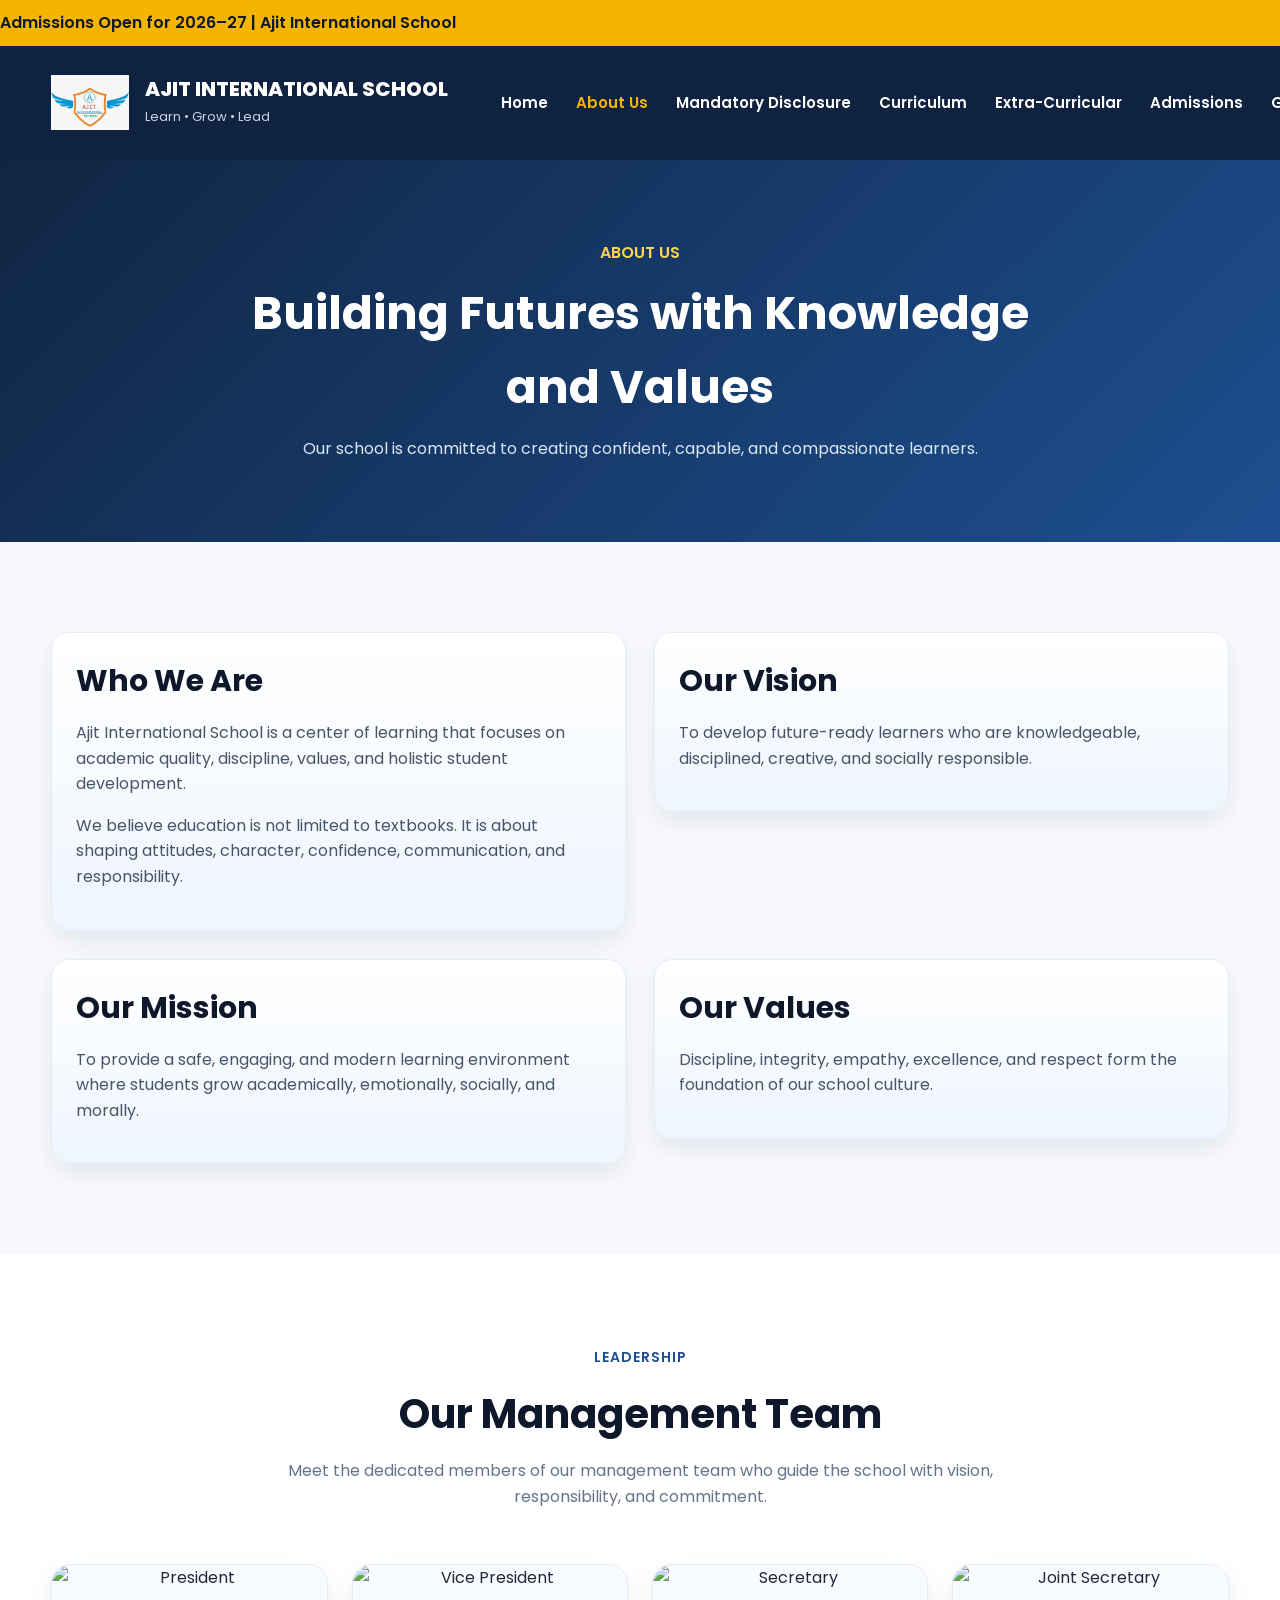
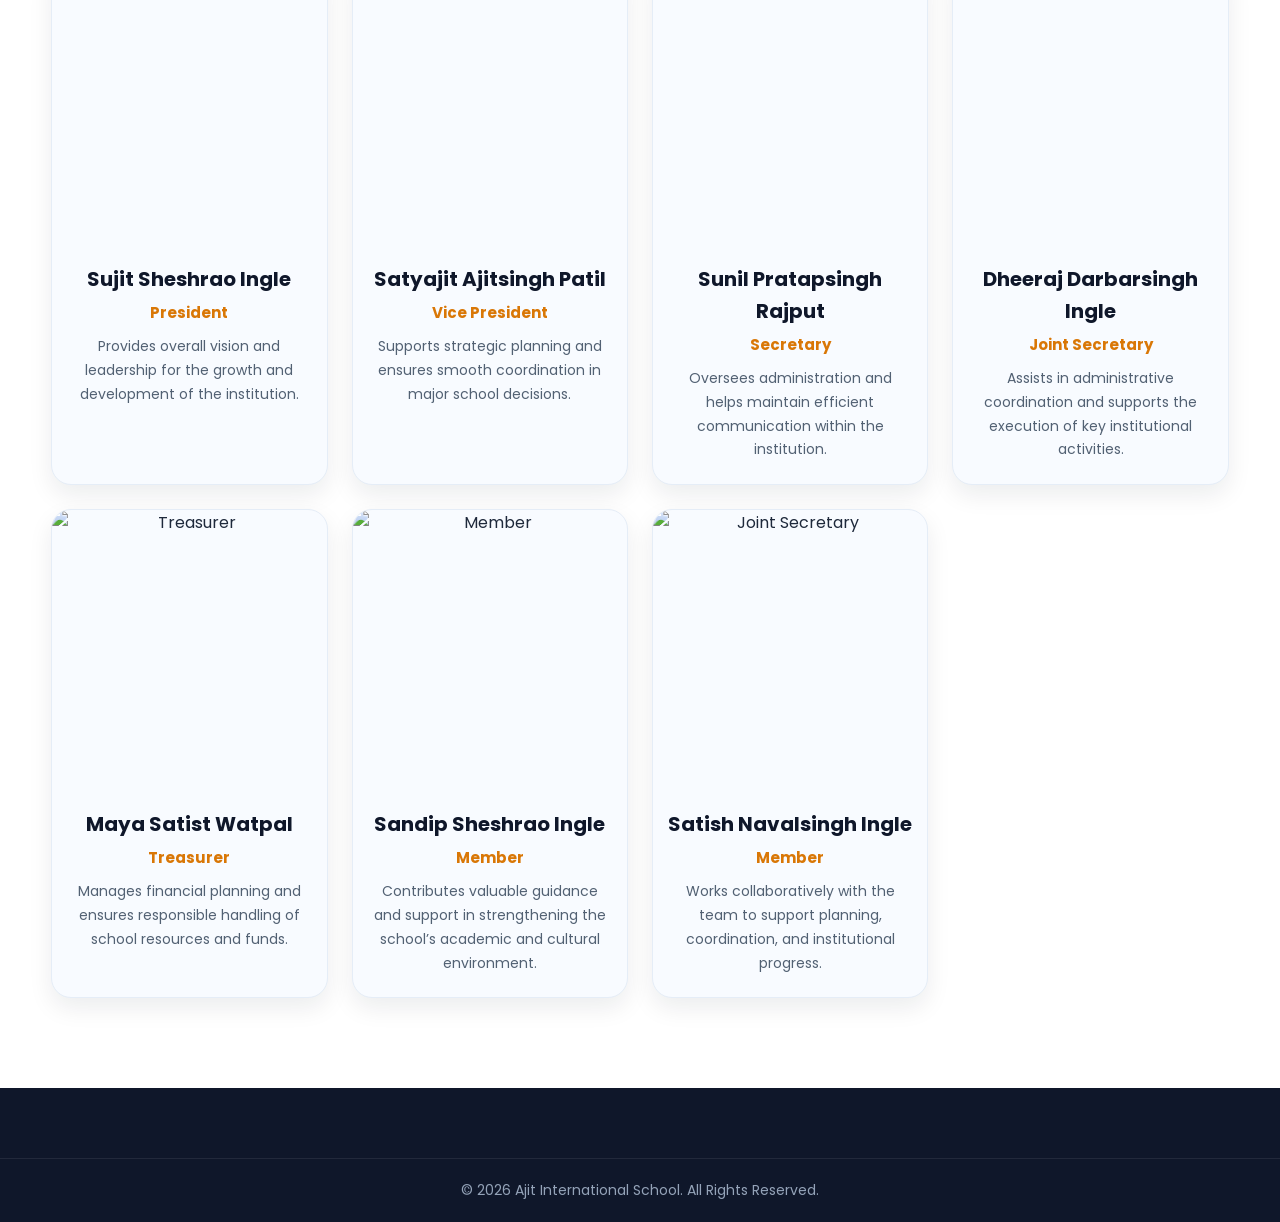
==== about.html @ 1a10a588 "Initial school website upload" ====
<!DOCTYPE html>
<html lang="en">
<head>
  <meta charset="UTF-8" />
  <meta name="viewport" content="width=device-width, initial-scale=1.0" />
  <title>About Us | Ajit International School</title>
  <link rel="stylesheet" href="style.css" />
</head>
<body>
  <div class="top-bar">
    <p>Admissions Open for 2026–27 | Ajit International School</p>
  </div>

  <header class="header">
    <div class="container nav-container">
      <div class="logo">
        <img src="images/logo.jpg" alt="Ajit International School Logo">
        <div class="logo-text">
          <h2>Ajit International School</h2>
          <span>Learn • Grow • Lead</span>
        </div>
      </div>

      <div class="menu-toggle" id="menu-toggle">☰</div>

      <nav class="navbar" id="navbar">
        <ul>
          <li><a href="index.html">Home</a></li>
          <li><a href="about.html" class="active">About Us</a></li>
          <li><a href="mandatory-disclosure.html">Mandatory Disclosure</a></li>
          <li><a href="curriculum.html">Curriculum</a></li>
          <li><a href="extra-curricular.html">Extra-Curricular</a></li>
          <li><a href="admissions.html">Admissions</a></li>
          <li><a href="gallery.html">Gallery</a></li>
          <li><a href="contact.html">Contact</a></li>
        </ul>
      </nav>
    </div>
  </header>

  <section class="page-hero">
    <div class="page-hero-content">
      <span>About Us</span>
      <h1>Building Futures with Knowledge and Values</h1>
      <p>Our school is committed to creating confident, capable, and compassionate learners.</p>
    </div>
  </section>

  <section class="section">
    <div class="container">
      <div class="content-grid">
        <div class="content-card">
          <h3>Who We Are</h3>
          <p>
            Ajit International School is a center of learning that focuses on
            academic quality, discipline, values, and holistic student development.
          </p>
          <p>
            We believe education is not limited to textbooks. It is about shaping
            attitudes, character, confidence, communication, and responsibility.
          </p>
        </div>

        <div class="content-card">
          <h3>Our Vision</h3>
          <p>
            To develop future-ready learners who are knowledgeable, disciplined,
            creative, and socially responsible.
          </p>
        </div>

        <div class="content-card">
          <h3>Our Mission</h3>
          <p>
            To provide a safe, engaging, and modern learning environment where
            students grow academically, emotionally, socially, and morally.
          </p>
        </div>

        <div class="content-card">
          <h3>Our Values</h3>
          <p>
            Discipline, integrity, empathy, excellence, and respect form the
            foundation of our school culture.
          </p>
        </div>
      </div>
    </div>
  </section>

  <section class="section management-section">
    <div class="container">
      <div class="section-title">
        <span>Leadership</span>
        <h2>Our Management Team</h2>
        <p>
          Meet the dedicated members of our management team who guide the school with vision, responsibility, and commitment.
        </p>
      </div>

      <div class="management-grid">
        <div class="management-card">
          <img src="images/management1.jpeg" alt="President">
          <h3>Sujit Sheshrao Ingle</h3>
          <h4>President</h4>
          <p>Provides overall vision and leadership for the growth and development of the institution.</p>
        </div>

        <div class="management-card">
          <img src="images/management2.jpeg" alt="Vice President">
          <h3>Satyajit Ajitsingh Patil </h3>
          <h4>Vice President</h4>
          <p>Supports strategic planning and ensures smooth coordination in major school decisions.</p>
        </div>

        <div class="management-card">
          <img src="images/management3.jpeg" alt="Secretary">
          <h3>Sunil Pratapsingh Rajput</h3>
          <h4>Secretary</h4>
          <p>Oversees administration and helps maintain efficient communication within the institution.</p>
        </div>

        <div class="management-card">
          <img src="images/management4.jpeg" alt="Joint Secretary">
          <h3>Dheeraj Darbarsingh Ingle</h3>
          <h4>Joint Secretary</h4>
          <p>Assists in administrative coordination and supports the execution of key institutional activities.</p>
        </div>

        <div class="management-card">
          <img src="images/management5.jpeg" alt="Treasurer">
          <h3>Maya Satist Watpal</h3>
          <h4>Treasurer</h4>
          <p>Manages financial planning and ensures responsible handling of school resources and funds.</p>
        </div>

        <div class="management-card">
          <img src="images/management6.jpeg" alt="Member">
          <h3>Sandip Sheshrao Ingle</h3>
          <h4>Member</h4>
          <p>Contributes valuable guidance and support in strengthening the school’s academic and cultural environment.</p>
        </div>

        <div class="management-card">
          <img src="images/management7.jpeg" alt="Joint Secretary">
          <h3>Satish Navalsingh Ingle</h3>
          <h4>Member</h4>
          <p>Works collaboratively with the team to support planning, coordination, and institutional progress.</p>
        </div>
      </div>
    </div>
  </section>

  <footer class="footer">
    <div class="footer-bottom">
      <p>© 2026 Ajit International School. All Rights Reserved.</p>
    </div>
  </footer>

  <script src="script.js"></script>
</body>
</html>
---- style.css ----
@import url('https://fonts.googleapis.com/css2?family=Poppins:wght@300;400;500;600;700;800&display=swap');

* {
  margin: 0;
  padding: 0;
  box-sizing: border-box;
}

html {
  scroll-behavior: smooth;
}

body {
  font-family: 'Poppins', sans-serif;
  background: #f7f9fc;
  color: #1e293b;
  line-height: 1.6;
}

img {
  width: 100%;
  display: block;
}

a {
  text-decoration: none;
}

ul {
  list-style: none;
}

.container {
  width: min(92%, 1400px);
  margin: 0 auto;
}

.section {
  padding: 90px 0;
}

.top-bar {
  background: #f4b400;
  color: #111827;
  overflow: hidden;
  white-space: nowrap;
  padding: 10px 0;
  font-weight: 600;
  position: relative;
}

.top-bar-track {
  display: inline-flex;
  align-items: center;
  gap: 60px;
  min-width: max-content;
  animation: scrollText 40s linear infinite;
}

.top-bar-track span {
  font-size: 16px;
  letter-spacing: 0.2px;
}

@keyframes scrollText {
  from {
    transform: translateX(100%);
  }
  to {
    transform: translateX(-100%);
  }
}

.header {
  background: #0f2341;
  position: sticky;
  top: 0;
  z-index: 1000;
}

.nav-container {
  display: flex;
  align-items: center;
  justify-content: space-between;
  gap: 30px;
  padding: 18px 0;
}

.logo {
  display: flex;
  align-items: center;
  gap: 16px;
  flex: 0 0 420px;
  min-width: 320px;
}

.logo img {
  width: 78px;
  height: 78px;
  object-fit: contain;
  display: block;
}

.logo-text h2 {
  color: #ffffff;
  font-size: 20px;
  line-height: 1.15;
  margin: 0;
  text-transform: uppercase;
  font-weight: 800;
}

.logo-text span {
  display: block;
  margin-top: 6px;
  font-size: 13px;
  color: #cbd5e1;
}

.navbar {
  flex: 1;
  display: flex;
  justify-content: flex-end;
}

.navbar ul {
  display: flex;
  align-items: center;
  justify-content: flex-end;
  gap: 28px;
  list-style: none;
  margin: 0;
  padding: 0;
  flex-wrap: nowrap;
}

.navbar ul li {
  list-style: none;
}

.navbar ul li a {
  color: #ffffff;
  text-decoration: none;
  font-size: 15px;
  font-weight: 600;
  line-height: 1;
  white-space: nowrap;
  transition: color 0.3s ease;
}

.navbar ul li a:hover,
.navbar ul li a.active {
  color: #f4b400;
}

.menu-toggle {
  display: none;
  font-size: 28px;
  color: #ffffff;
  cursor: pointer;
}

.hero {
  position: relative;
  min-height: 90vh;
  overflow: hidden;
}

.hero img {
  width: 100%;
  height: 90vh;
  object-fit: cover;
}

.hero-overlay {
  position: absolute;
  inset: 0;
  background: linear-gradient(to right, rgba(7, 20, 38, 0.82), rgba(7, 20, 38, 0.35));
}

.hero-content {
  position: absolute;
  top: 50%;
  left: 5%;
  transform: translateY(-50%);
  z-index: 2;
  color: white;
  max-width: 700px;
}

.hero-subtitle {
  display: inline-block;
  margin-bottom: 18px;
  background: rgba(244, 180, 0, 0.14);
  border: 1px solid rgba(244, 180, 0, 0.35);
  color: #ffe082;
  padding: 8px 16px;
  border-radius: 50px;
  font-size: 14px;
}

.hero-content h1 {
  font-size: 58px;
  line-height: 1.1;
  margin-bottom: 18px;
  font-weight: 700;
}

.hero-description {
  font-size: 17px;
  color: #e5e7eb;
  max-width: 620px;
  margin-bottom: 30px;
}

.hero-buttons {
  display: flex;
  gap: 14px;
  flex-wrap: wrap;
}

.btn {
  display: inline-block;
  padding: 13px 28px;
  border-radius: 10px;
  font-weight: 600;
  transition: 0.3s ease;
}

.btn-primary {
  background: #f4b400;
  color: #111827;
}

.btn-primary:hover {
  background: #dc9f00;
  transform: translateY(-2px);
}

.btn-secondary {
  border: 1px solid rgba(255, 255, 255, 0.4);
  color: #fff;
}

.btn-secondary:hover {
  background: rgba(255, 255, 255, 0.1);
}

.small-btn {
  padding: 11px 22px;
  font-size: 14px;
}

.section-title {
  text-align: center;
  max-width: 760px;
  margin: 0 auto 55px;
}

.section-title span {
  color: #1d4f91;
  font-weight: 600;
  font-size: 14px;
  text-transform: uppercase;
  letter-spacing: 1px;
}

.section-title h2 {
  font-size: 40px;
  margin: 12px 0;
  color: #0f172a;
}

.section-title p {
  font-size: 16px;
  color: #64748b;
}

.section-title.light span,
.section-title.light h2,
.section-title.light p {
  color: white;
}

.split-grid,
.contact-grid,
.content-grid {
  display: grid;
  grid-template-columns: 1fr 1fr;
  gap: 28px;
  align-items: start;
}

.about-preview {
  background: #ffffff;
}

.split-grid h3,
.content-card h3 {
  font-size: 30px;
  margin-bottom: 15px;
  color: #0f172a;
}

.split-grid p,
.content-card p {
  color: #475569;
  margin-bottom: 16px;
  font-size: 16px;
}

.flashcards {
  display: grid;
  grid-template-columns: repeat(2, 1fr);
  gap: 18px;
}

.flashcard,
.info-card,
.content-card,
.contact-info,
.contact-form-box {
  background: linear-gradient(180deg, #ffffff, #eef5ff);
  border: 1px solid #e5edf7;
  border-radius: 18px;
  padding: 24px;
  box-shadow: 0 10px 24px rgba(15, 23, 42, 0.08);
  transition: 0.3s ease;
}

.flashcard:hover,
.info-card:hover,
.content-card:hover {
  transform: translateY(-6px);
}

.flashcard h4,
.info-card h3 {
  color: #1d4f91;
  font-size: 20px;
  margin-bottom: 10px;
}

.flashcard p,
.info-card p {
  color: #526173;
  font-size: 15px;
}

.achievements-section {
  background: linear-gradient(135deg, #12335f, #1d4f91);
}

.highlights-grid {
  display: grid;
  grid-template-columns: repeat(4, 1fr);
  gap: 22px;
}

.highlight-box {
  background: rgba(255, 255, 255, 0.09);
  border: 1px solid rgba(255, 255, 255, 0.14);
  padding: 28px 22px;
  border-radius: 18px;
  color: white;
}

.highlight-box h3 {
  margin-bottom: 10px;
  font-size: 22px;
}

.highlight-box p {
  color: #dbe7f3;
  font-size: 15px;
}

.activities-section {
  background: #f2f7fc;
}

.activity-grid,
.card-grid.three-col {
  display: grid;
  grid-template-columns: repeat(3, 1fr);
  gap: 22px;
}

.activity-card {
  background: #ffffff;
  border-radius: 18px;
  overflow: hidden;
  box-shadow: 0 10px 26px rgba(15, 23, 42, 0.08);
  transition: 0.3s ease;
}

.activity-card:hover {
  transform: translateY(-6px);
}

.activity-card img {
  height: 240px;
  object-fit: cover;
}

.activity-content {
  padding: 20px;
}

.activity-content h3 {
  margin-bottom: 8px;
  color: #0f172a;
}

.activity-content p {
  color: #64748b;
  font-size: 15px;
}

.gallery-section {
  background: #ffffff;
}

.gallery-grid {
  display: grid;
  grid-template-columns: repeat(3, 1fr);
  gap: 16px;
}

.gallery-grid img {
  height: 250px;
  object-fit: cover;
  border-radius: 16px;
  transition: 0.3s ease;
}

.gallery-grid img:hover {
  transform: scale(1.03);
}

.center-btn {
  text-align: center;
  margin-top: 30px;
}

.facilities-section {
  background: #f8fbff;
}

.facilities-grid {
  display: grid;
  grid-template-columns: repeat(4, 1fr);
  gap: 24px;
  margin-top: 20px;
}

.facility-card {
  background: #ffffff;
  border-radius: 20px;
  overflow: hidden;
  box-shadow: 0 10px 24px rgba(15, 23, 42, 0.08);
  border: 1px solid #e5edf7;
  transition: transform 0.3s ease, box-shadow 0.3s ease;
}

.facility-card:hover {
  transform: translateY(-8px);
  box-shadow: 0 16px 32px rgba(15, 23, 42, 0.12);
}

.facility-card img {
  width: 100%;
  height: 230px;
  object-fit: cover;
}

.facility-card h3 {
  font-size: 20px;
  color: #0f172a;
  margin: 18px 18px 10px;
}

.facility-card p {
  font-size: 14px;
  color: #526173;
  line-height: 1.7;
  padding: 0 18px 22px;
}

.contact-section {
  background: #f8fbff;
}

.contact-info h3,
.contact-form-box h3 {
  color: #1d4f91;
  font-size: 24px;
  margin-bottom: 18px;
}

.contact-info p {
  margin-bottom: 12px;
  color: #475569;
}

.contact-form-box form {
  display: flex;
  flex-direction: column;
  gap: 14px;
}

.contact-form-box input,
.contact-form-box textarea {
  width: 100%;
  padding: 14px 16px;
  border: 1px solid #d8e0ea;
  border-radius: 10px;
  font-family: inherit;
  outline: none;
}

.contact-form-box input:focus,
.contact-form-box textarea:focus {
  border-color: #1d4f91;
}

.contact-form-box button {
  border: none;
  cursor: pointer;
}

.page-hero {
  min-height: 340px;
  display: flex;
  align-items: center;
  justify-content: center;
  text-align: center;
  padding: 80px 20px;
  background: linear-gradient(135deg, #102542, #1d4f91);
  color: white;
}

.page-hero-content {
  max-width: 800px;
}

.page-hero-content span {
  display: inline-block;
  color: #ffd54f;
  font-weight: 600;
  text-transform: uppercase;
  margin-bottom: 12px;
}

.page-hero-content h1 {
  font-size: 46px;
  margin-bottom: 12px;
}

.page-hero-content p {
  color: #dbe7f5;
}

.doc-grid {
  display: grid;
  grid-template-columns: repeat(3, 1fr);
  gap: 22px;
}

.doc-card {
  display: flex;
  align-items: center;
  justify-content: center;
  min-height: 110px;
  background: #fff;
  padding: 24px;
  border-radius: 18px;
  box-shadow: 0 10px 25px rgba(15, 23, 42, 0.08);
  border: 1px solid #e8eef7;
  color: #1e293b;
  font-weight: 600;
  text-align: center;
  transition: 0.3s ease;
}

.doc-card:hover {
  transform: translateY(-6px);
  color: #1d4f91;
}

.disclosure-category {
  margin-bottom: 45px;
}

.disclosure-category h3 {
  font-size: 24px;
  color: #0f172a;
  margin-bottom: 20px;
  padding-left: 14px;
  border-left: 5px solid #f4b400;
}

.footer {
  background: #0f172a;
  color: #cbd5e1;
  padding-top: 70px;
}

.footer-grid {
  display: grid;
  grid-template-columns: 1.4fr 1fr 1fr;
  gap: 30px;
  padding-bottom: 35px;
}

.footer-box h3,
.footer-box h4 {
  color: white;
  margin-bottom: 15px;
}

.footer-box p,
.footer-box li {
  margin-bottom: 10px;
}

.footer-box a {
  color: #cbd5e1;
}

.footer-box a:hover {
  color: #f4b400;
}

.footer-bottom {
  border-top: 1px solid rgba(255, 255, 255, 0.08);
  text-align: center;
  padding: 20px 0;
  font-size: 14px;
  color: #94a3b8;
}
.achievement-cards {
  display: grid;
  grid-template-columns: repeat(3, 1fr);
  gap: 24px;
}

.achievement-card {
  background: #ffffff;
  border-radius: 18px;
  overflow: hidden;
  box-shadow: 0 10px 26px rgba(15, 23, 42, 0.12);
  transition: 0.3s ease;
}

.achievement-card:hover {
  transform: translateY(-8px);
}

.achievement-card img {
  width: 100%;
  height: 230px;
  object-fit: cover;
}

.achievement-content {
  padding: 20px;
}

.achievement-content h3 {
  font-size: 22px;
  margin-bottom: 10px;
  color: #0f172a;
}

.achievement-content p {
  color: #64748b;
  font-size: 15px;
  line-height: 1.6;
}

.about-top {
  max-width: 900px;
  margin: 0 auto 50px;
  text-align: center;
}

.about-top h3 {
  font-size: 30px;
  margin-bottom: 15px;
  color: #0f172a;
}

.about-top p {
  color: #475569;
  margin-bottom: 16px;
  font-size: 16px;
  line-height: 1.8;
}

.inspiration-wrapper {
  display: grid;
  grid-template-columns: 1.2fr 0.9fr;
  gap: 36px;
  align-items: center;
  margin-bottom: 50px;
}

.inspiration-content {
  background: #ffffff;
  padding: 34px;
  border-radius: 22px;
  box-shadow: 0 10px 26px rgba(15, 23, 42, 0.08);
  border: 1px solid #e6edf7;
}

.inspiration-content h3 {
  font-size: 30px;
  color: #0f172a;
  margin-bottom: 16px;
}

.inspiration-content p {
  font-size: 15px;
  color: #526173;
  margin-bottom: 14px;
  line-height: 1.8;
}

.inspiration-image img {
  width: 100%;
  height: 460px;
  object-fit: cover;
  border-radius: 22px;
  box-shadow: 0 12px 30px rgba(15, 23, 42, 0.12);
}

.management-section {
  background: #ffffff;
}

.management-grid {
  display: grid;
  grid-template-columns: repeat(4, 1fr);
  gap: 24px;
  margin-top: 20px;
}

.management-card {
  background: #f8fbff;
  border-radius: 20px;
  overflow: hidden;
  text-align: center;
  box-shadow: 0 10px 24px rgba(15, 23, 42, 0.08);
  border: 1px solid #e5edf7;
  transition: transform 0.3s ease, box-shadow 0.3s ease;
}

.management-card:hover {
  transform: translateY(-8px);
  box-shadow: 0 16px 32px rgba(15, 23, 42, 0.12);
}

.management-card img {
  width: 100%;
  height: 280px;
  object-fit: cover;
}

.management-card h3 {
  font-size: 20px;
  color: #0f172a;
  margin: 18px 12px 6px;
}

.management-card h4 {
  font-size: 15px;
  color: #d97706;
  margin-bottom: 10px;
  font-weight: 700;
}

.management-card p {
  font-size: 14px;
  color: #526173;
  line-height: 1.7;
  padding: 0 18px 22px;
}

@media (max-width: 1100px) {

  .logo {
    flex: 0 0 auto;
    min-width: auto;
  }

  .logo img {
    width: 64px;
    height: 64px;
  }

  .logo-text h2 {
    font-size: 17px;
  }

  .navbar ul {
    gap: 18px;
  }

  .navbar ul li a {
    font-size: 14px;
  }

  .facilities-grid {
    grid-template-columns: repeat(2, 1fr);
  }

  .management-grid {
    grid-template-columns: repeat(2, 1fr);
  }

  .inspiration-wrapper {
    grid-template-columns: 1fr;
  }

  .achievement-cards {
    grid-template-columns: repeat(2, 1fr);
  }
  .navbar {
    position: absolute;
    top: 84px;
    right: 5%;
    width: 280px;
    background: #0f172a;
    border-radius: 14px;
    padding: 16px;
    display: none;
  }

  .navbar.active {
    display: block;
  }

  .navbar ul {
    flex-direction: column;
    align-items: flex-start;
    gap: 14px;
  }

  .menu-toggle {
    display: block;
  }

  .hero-content h1 {
    font-size: 46px;
  }

  .split-grid,
  .contact-grid,
  .content-grid,
  .footer-grid,
  .highlights-grid,
  .activity-grid,
  .card-grid.three-col,
  .doc-grid {
    grid-template-columns: repeat(2, 1fr);
  } 
}

@media (max-width: 768px) {

    .menu-toggle {
    display: block;
  }

  .nav-container {
    position: relative;
  }

  .navbar {
    display: none;
    position: absolute;
    top: 100%;
    left: 0;
    width: 100%;
    background: #0f2341;
    padding: 16px 0 24px;
    box-shadow: 0 10px 20px rgba(0, 0, 0, 0.15);
  }

  .navbar.active {
    display: block;
  }

  .navbar ul {
    flex-direction: column;
    align-items: flex-start;
    gap: 16px;
    width: 92%;
    margin: 0 auto;
  }

  .logo img {
    width: 58px;
    height: 58px;
  }

  .logo-text h2 {
    font-size: 16px;
  }

  .logo-text span {
    font-size: 12px;
  }

  .facilities-grid {
    grid-template-columns: 1fr;
  }

  .management-grid {
    grid-template-columns: 1fr;
  }

.management-card img {
  height: 300px;
}

    .about-top h3,
  .inspiration-content h3 {
    font-size: 24px;
  }

  .inspiration-content {
    padding: 24px;
  }

  .inspiration-image img {
    height: 320px;
  }
  .achievement-cards {
    grid-template-columns: 1fr;
  }
  .section {
    padding: 70px 0;
  }

  .hero img {
    height: 85vh;
  }

  .hero-content {
    left: 5%;
    right: 5%;
    max-width: 100%;
  }

  .hero-content h1 {
    font-size: 34px;
  }

  .section-title h2,
  .page-hero-content h1 {
    font-size: 30px;
  }

  .split-grid,
  .flashcards,
  .contact-grid,
  .content-grid,
  .highlights-grid,
  .activity-grid,
  .card-grid.three-col,
  .gallery-grid,
  .footer-grid,
  .doc-grid {
    grid-template-columns: 1fr;
  }

  .logo-text h2 {
    font-size: 17px;
  }
}

.achievements-section {
  padding-bottom: 30px !important;
  margin-bottom: 0 !important;
}

.extra-curricular-section {
  padding-top: 30px !important;
  margin-top: 0 !important;
}

.extra-curricular-section .section-title {
  margin-top: 0 !important;
}

.achievements-section + .extra-curricular-section {
  margin-top: 0 !important;
  padding-top: 20px !important;
}

.extra-curricular-section.section {
  padding-top: 30px !important;
}
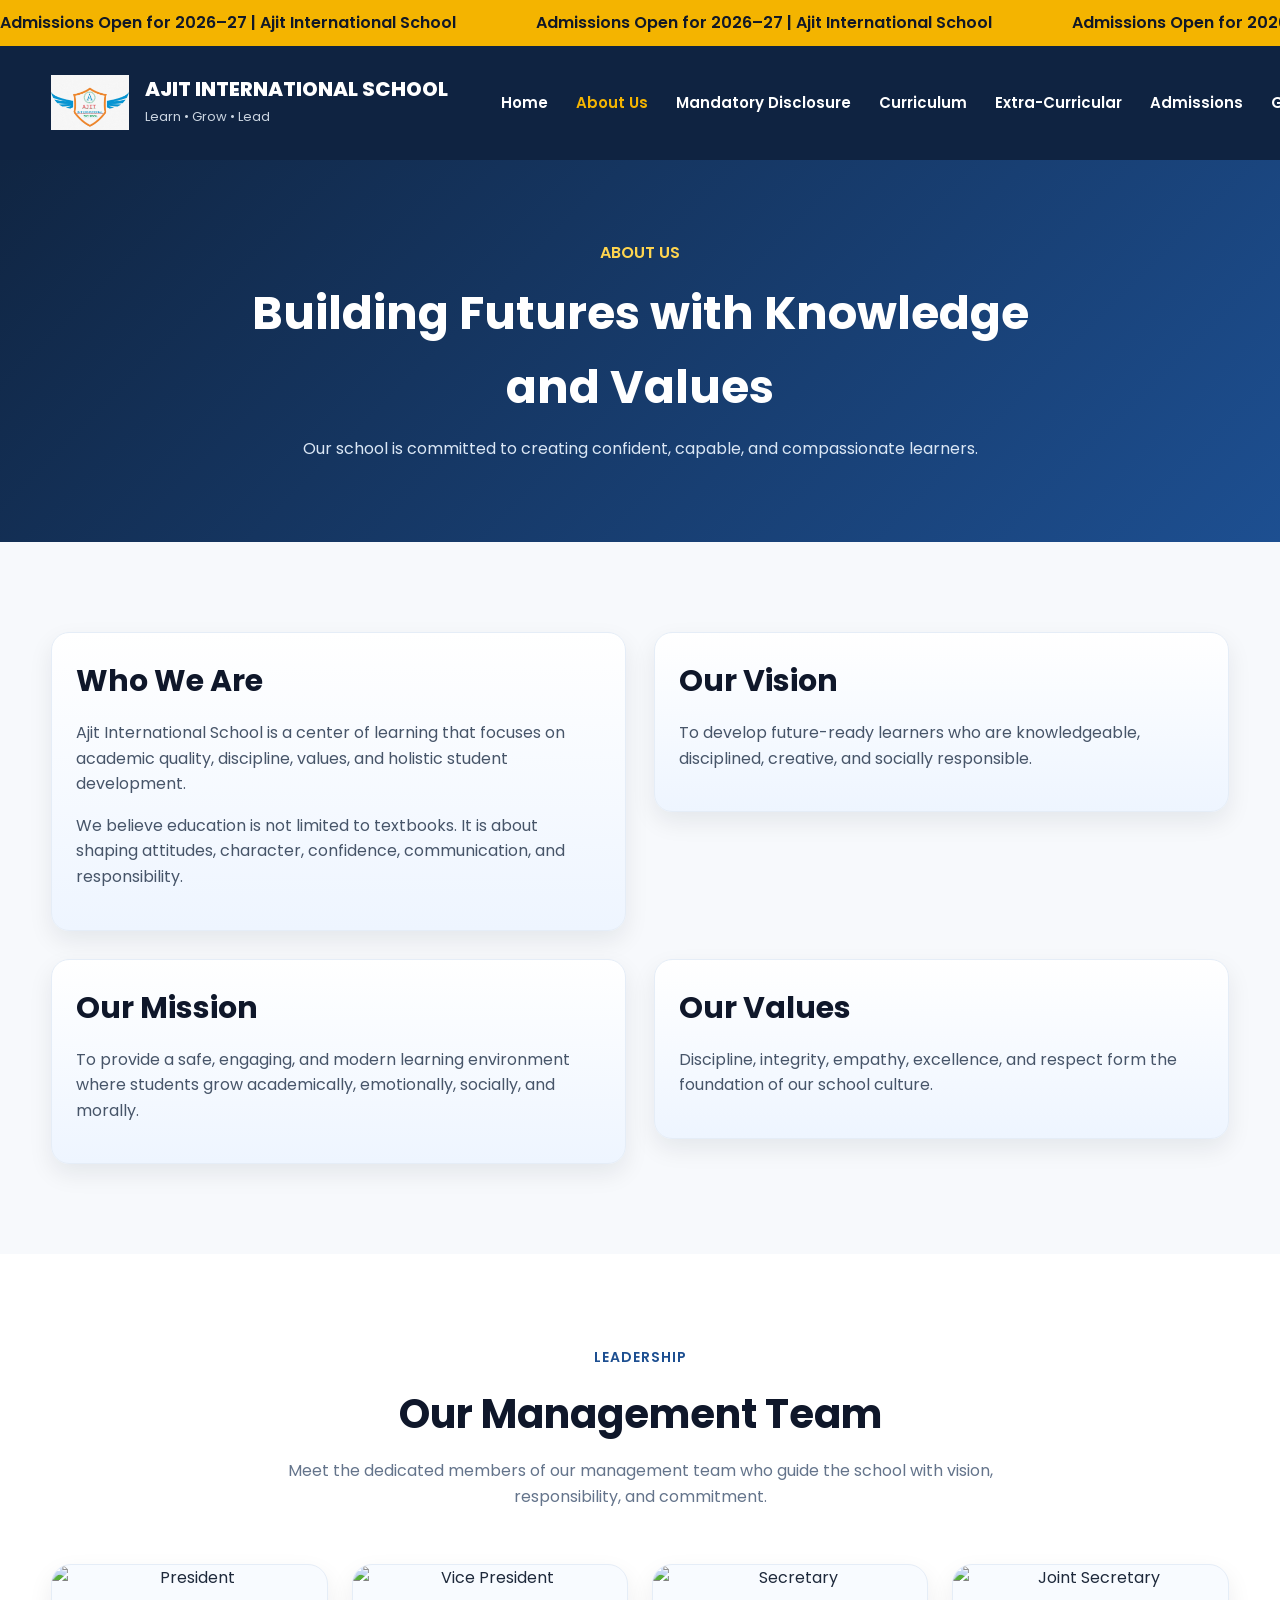
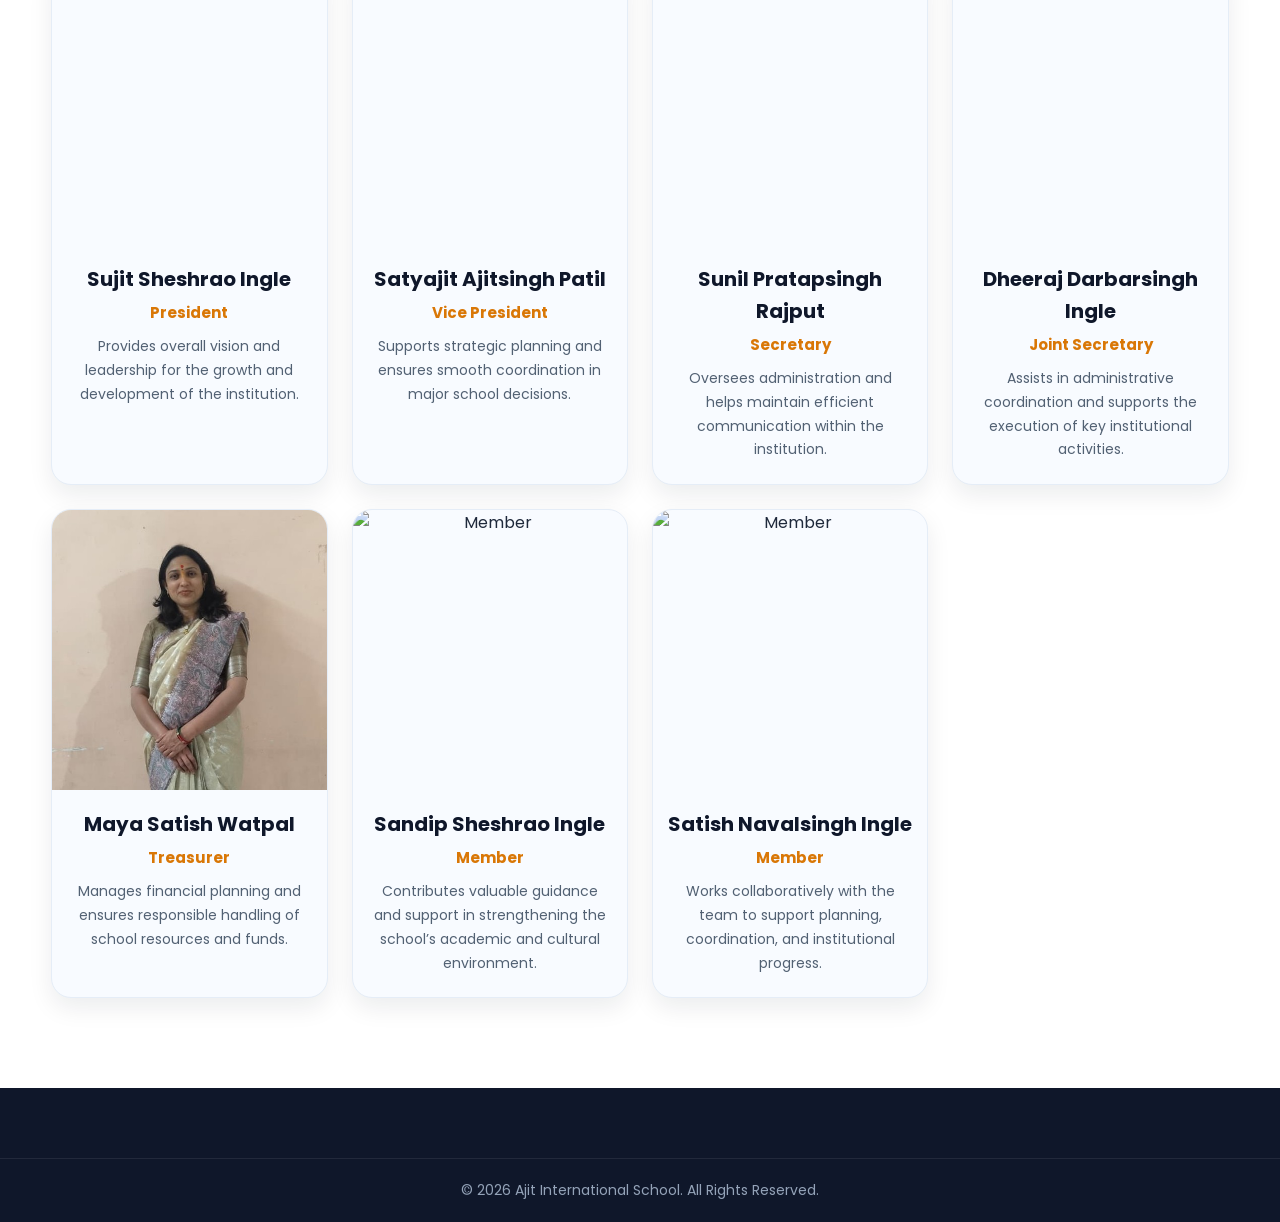
==== commit db164a92: "Initial commit - school website" ====
--- a/about.html
+++ b/about.html
@@ -7,36 +7,46 @@
   <link rel="stylesheet" href="style.css" />
 </head>
 <body>
-  <div class="top-bar">
-    <p>Admissions Open for 2026–27 | Ajit International School</p>
+    <div class="top-bar">
+    <div class="top-bar-track">
+      <div class="top-bar-content">
+        <span>Admissions Open for 2026–27 | Ajit International School</span>
+        <span>Admissions Open for 2026–27 | Ajit International School</span>
+        <span>Admissions Open for 2026–27 | Ajit International School</span>
+        <span>Admissions Open for 2026–27 | Ajit International School</span>
+        <span>Admissions Open for 2026–27 | Ajit International School</span>
+        <span>Admissions Open for 2026–27 | Ajit International School</span>
+      </div>
+    </div>
   </div>
 
   <header class="header">
-    <div class="container nav-container">
-      <div class="logo">
-        <img src="images/logo.jpg" alt="Ajit International School Logo">
-        <div class="logo-text">
-          <h2>Ajit International School</h2>
-          <span>Learn • Grow • Lead</span>
-        </div>
+  <div class="container nav-container">
+    <div class="logo">
+      <img src="images/logo.jpg" alt="Ajit International School Logo">
+      <div class="logo-text">
+        <h2>Ajit International School</h2>
+        <span>Learn • Grow • Lead</span>
       </div>
+    </div>
 
       <div class="menu-toggle" id="menu-toggle">☰</div>
 
       <nav class="navbar" id="navbar">
-        <ul>
-          <li><a href="index.html">Home</a></li>
-          <li><a href="about.html" class="active">About Us</a></li>
-          <li><a href="mandatory-disclosure.html">Mandatory Disclosure</a></li>
-          <li><a href="curriculum.html">Curriculum</a></li>
-          <li><a href="extra-curricular.html">Extra-Curricular</a></li>
-          <li><a href="admissions.html">Admissions</a></li>
-          <li><a href="gallery.html">Gallery</a></li>
-          <li><a href="contact.html">Contact</a></li>
-        </ul>
-      </nav>
-    </div>
-  </header>
+      <ul>
+        <li><a href="index.html" class="nav-link">Home</a></li>
+        <li><a href="about.html" class="nav-link">About Us</a></li>
+        <li><a href="mandatory-disclosure.html" class="nav-link">Mandatory Disclosure</a></li>
+        <li><a href="curriculum.html" class="nav-link">Curriculum</a></li>
+        <li><a href="extra-curricular.html" class="nav-link">Extra-Curricular</a></li>
+        <li><a href="admissions.html" class="nav-link">Admissions</a></li>
+        <li><a href="gallery.html" class="nav-link">Gallery</a></li>
+        <li><a href="facility.html" class="nav-link">Facility</a></li>
+        <li><a href="contact.html" class="nav-link">Contact</a></li>
+      </ul>
+    </nav>
+  </div>
+</header>
 
   <section class="page-hero">
     <div class="page-hero-content">
@@ -129,7 +139,7 @@
 
         <div class="management-card">
           <img src="images/management5.jpeg" alt="Treasurer">
-          <h3>Maya Satist Watpal</h3>
+          <h3>Maya Satish Watpal</h3>
           <h4>Treasurer</h4>
           <p>Manages financial planning and ensures responsible handling of school resources and funds.</p>
         </div>
@@ -142,7 +152,7 @@
         </div>
 
         <div class="management-card">
-          <img src="images/management7.jpeg" alt="Joint Secretary">
+          <img src="images/management7.jpeg" alt="Member">
           <h3>Satish Navalsingh Ingle</h3>
           <h4>Member</h4>
           <p>Works collaboratively with the team to support planning, coordination, and institutional progress.</p>
--- a/style.css
+++ b/style.css
@@ -46,28 +46,25 @@
   white-space: nowrap;
   padding: 10px 0;
   font-weight: 600;
-  position: relative;
 }
 
 .top-bar-track {
-  display: inline-flex;
-  align-items: center;
-  gap: 60px;
-  min-width: max-content;
-  animation: scrollText 40s linear infinite;
-}
-
-.top-bar-track span {
-  font-size: 16px;
-  letter-spacing: 0.2px;
+  display: flex;
+  width: max-content;
+  animation: scrollText 15s linear infinite;
+}
+
+.top-bar-content {
+  display: flex;
+  gap: 80px;
 }
 
 @keyframes scrollText {
-  from {
-    transform: translateX(100%);
-  }
-  to {
-    transform: translateX(-100%);
+  0% {
+    transform: translateX(0);
+  }
+  100% {
+    transform: translateX(-50%);
   }
 }
 
@@ -158,6 +155,14 @@
   font-size: 28px;
   color: #ffffff;
   cursor: pointer;
+}
+
+.nav-link {
+  color: white;
+}
+
+.nav-link.active {
+  color: yellow;
 }
 
 .hero {
@@ -787,6 +792,104 @@
   padding: 0 18px 22px;
 }
 
+.curriculum-card {
+  background: #fff;
+  padding: 25px;
+  margin-bottom: 20px;
+  border-radius: 12px;
+  box-shadow: 0 8px 25px rgba(0,0,0,0.08);
+}
+
+.curriculum-card h3 {
+  margin-bottom: 10px;
+  color: #1e90ff;
+}
+
+.curriculum-card ul {
+  padding-left: 20px;
+}
+
+.curriculum-card li {
+  margin-bottom: 6px;
+}
+
+.note {
+  font-size: 14px;
+  color: #777;
+}
+
+.admission-section {
+  padding: 60px 0;
+  background: #f5f7fb;
+}
+
+.admission-container {
+  display: flex;
+  align-items: center;
+  justify-content: center;
+  gap: 60px;
+  max-width: 1100px;
+  margin: auto;
+}
+
+/* IMAGE */
+.admission-poster {
+  flex: 1;
+  display: flex;
+  justify-content: center;
+}
+
+.admission-poster img {
+  max-width: 260px;
+  width: 100%;
+  border-radius: 12px;
+  box-shadow: 0 12px 30px rgba(0,0,0,0.15);
+}
+
+/* CONTENT */
+.admission-content {
+  flex: 1;
+  max-width: 500px;
+}
+
+.admission-content h2 {
+  margin-bottom: 15px;
+  color: #0d2b5c;
+}
+
+/* BOXES */
+.info-box {
+  background: #fff;
+  padding: 18px;
+  border-radius: 10px;
+  margin-bottom: 15px;
+  box-shadow: 0 8px 20px rgba(0,0,0,0.08);
+}
+
+.info-box ul {
+  padding-left: 18px;
+}
+
+.info-box li {
+  margin-bottom: 6px;
+}
+
+/* HIGHLIGHT BOX */
+.highlight-box {
+  background: #eaf3ff;
+  border-left: 4px solid #1e90ff;
+  font-weight: 500;
+}
+
+/* MOBILE */
+@media (max-width: 768px) {
+  .admission-container {
+    flex-direction: column;
+    text-align: center;
+  }
+}
+
+
 @media (max-width: 1100px) {
 
   .logo {
@@ -1002,4 +1105,5 @@
 
 .extra-curricular-section.section {
   padding-top: 30px !important;
-}+}
+
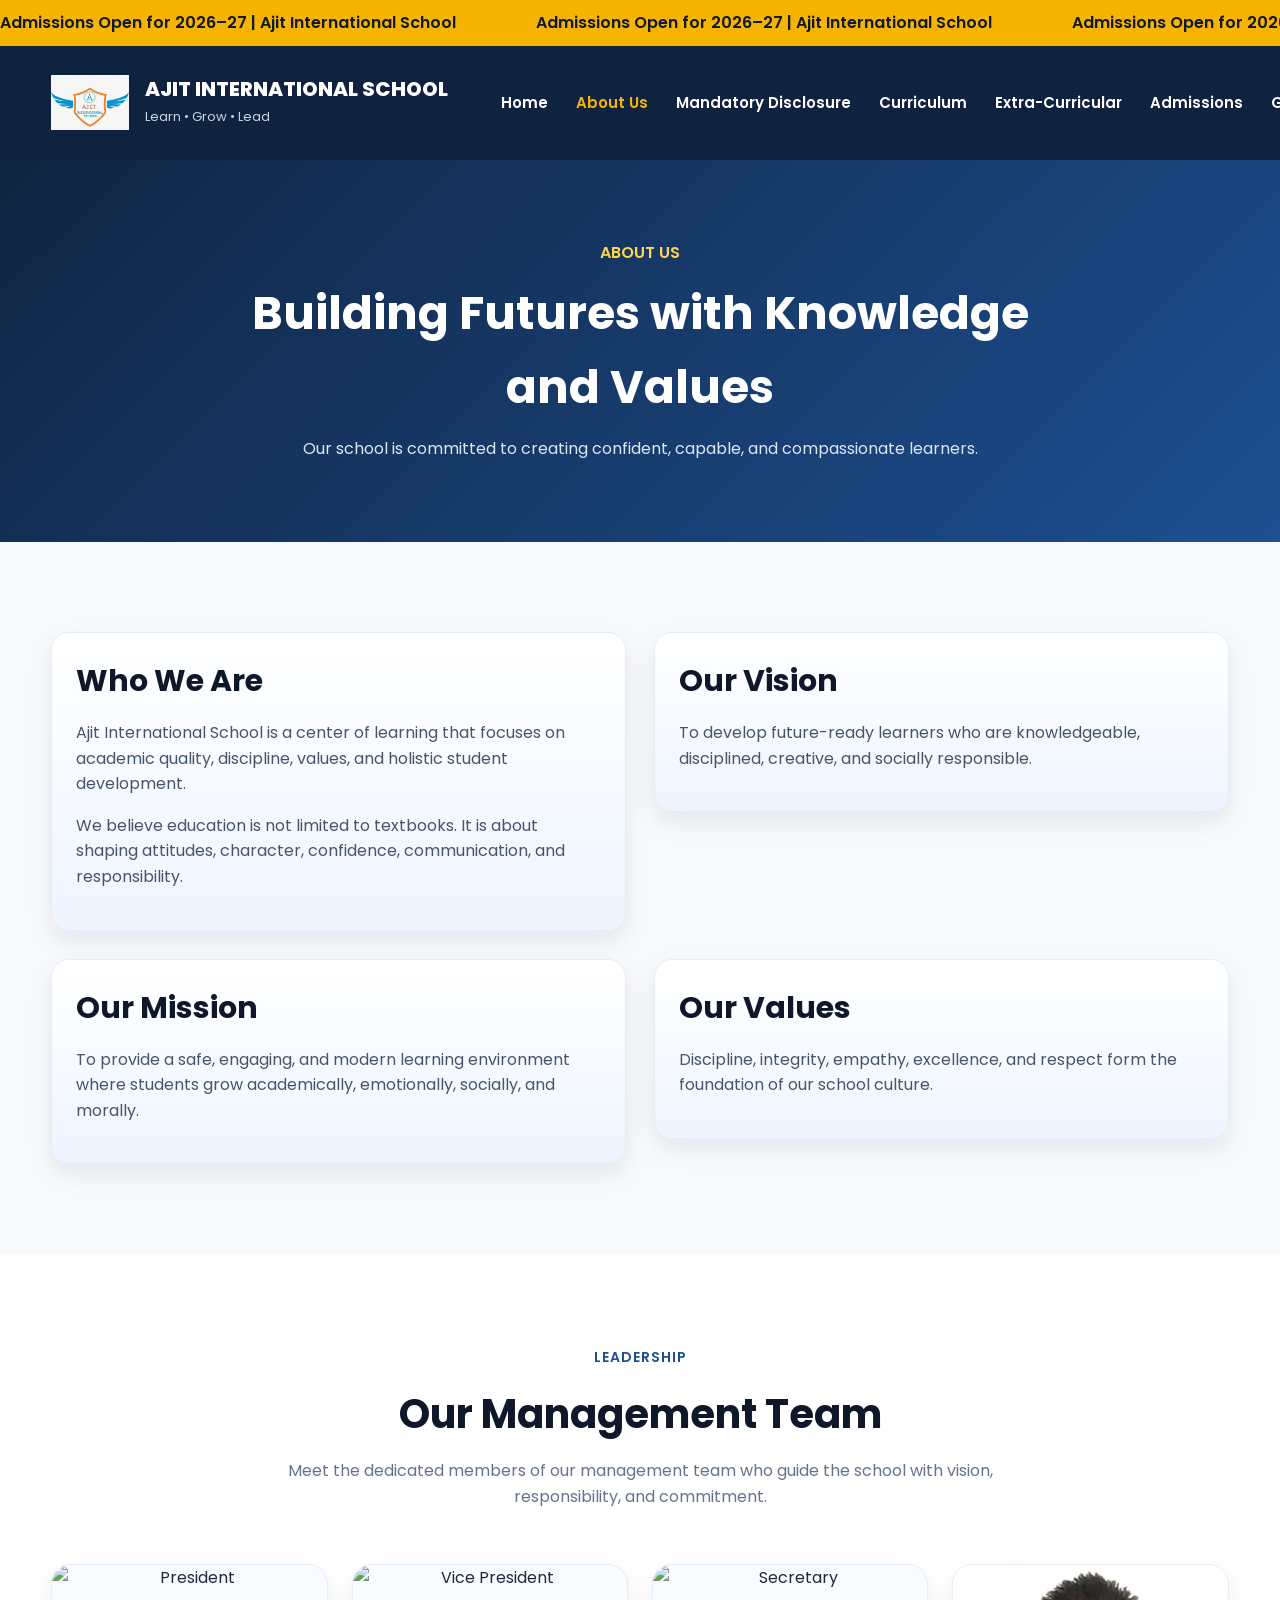
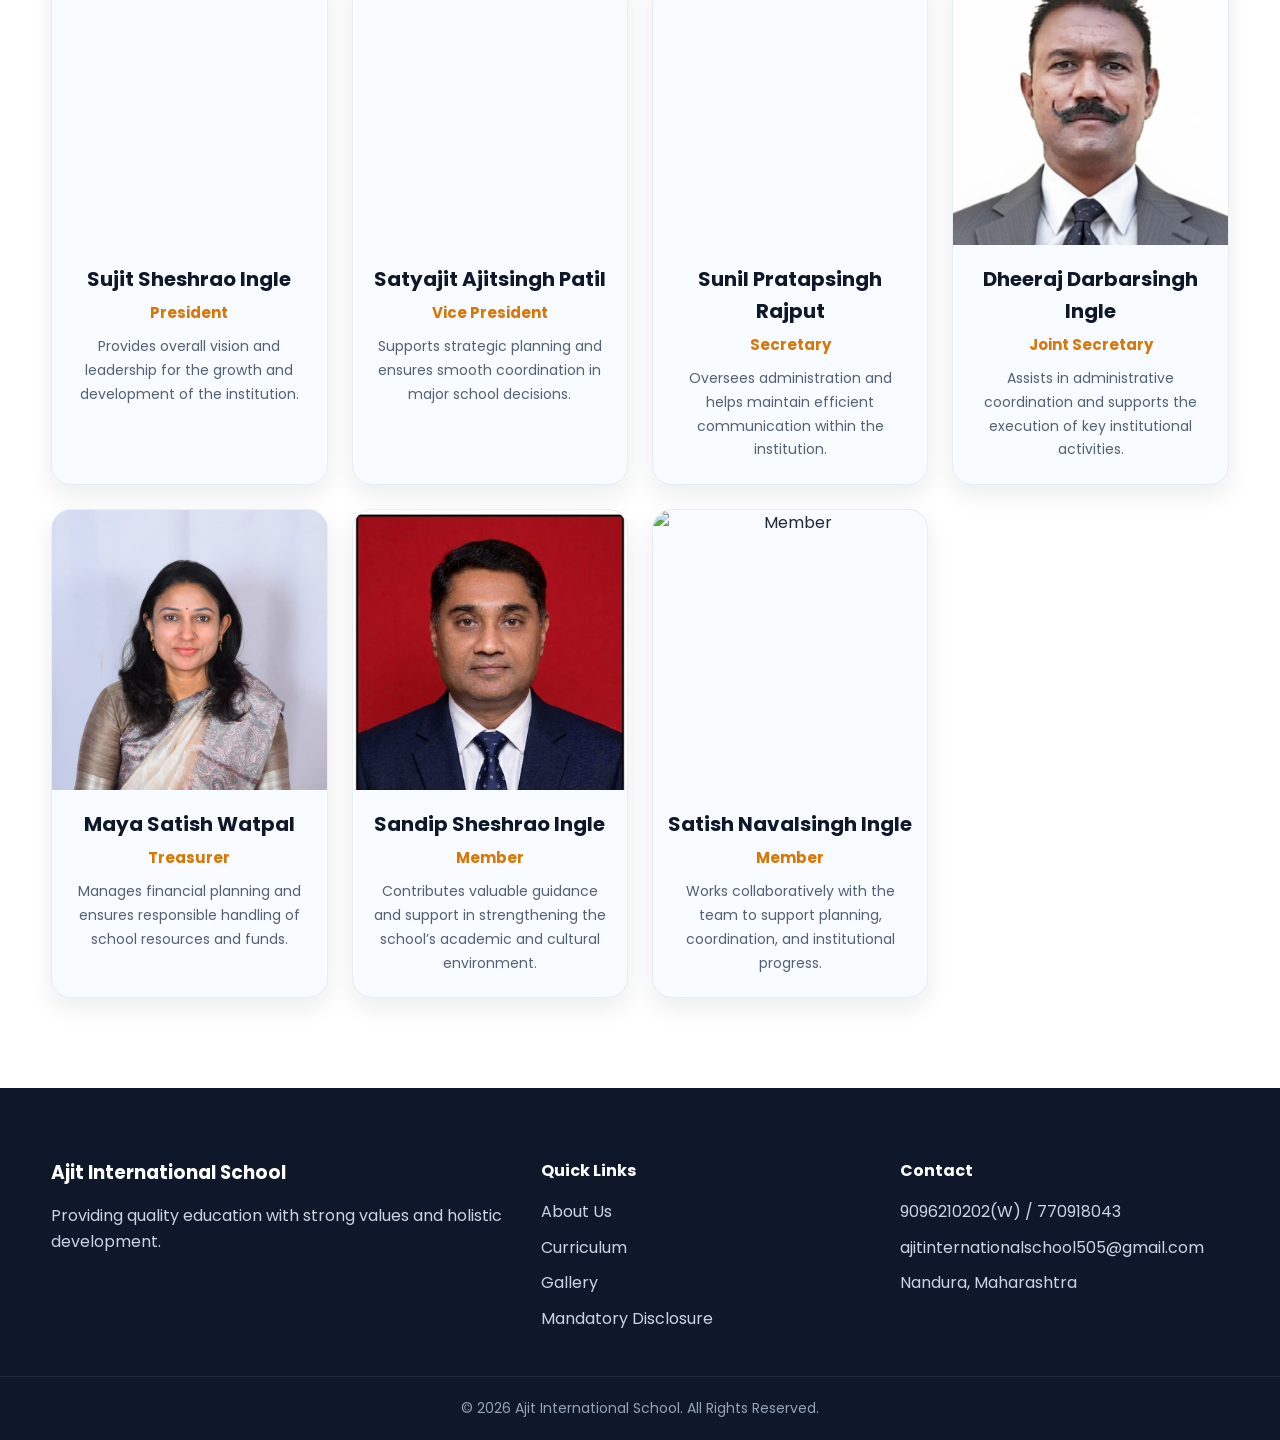
==== commit 4409fa33: "Made email clickable using mailto link" ====
--- a/about.html
+++ b/about.html
@@ -162,6 +162,34 @@
   </section>
 
   <footer class="footer">
+    <div class="container footer-grid">
+      <div class="footer-box">
+        <h3>Ajit International School</h3>
+        <p>Providing quality education with strong values and holistic development.</p>
+      </div>
+
+      <div class="footer-box">
+        <h4>Quick Links</h4>
+        <ul>
+          <li><a href="about.html">About Us</a></li>
+          <li><a href="curriculum.html">Curriculum</a></li>
+          <li><a href="gallery.html">Gallery</a></li>
+          <li><a href="mandatory-disclosure.html">Mandatory Disclosure</a></li>
+        </ul>
+      </div>
+
+      <div class="footer-box">
+        <h4>Contact</h4>
+        <p>9096210202(W) / 770918043</p>
+        <p>
+          <a href="mailto:ajitinternationalschool505@gmail.com">
+            ajitinternationalschool505@gmail.com
+          </a>
+        </p>  
+        <p>Nandura, Maharashtra</p>
+      </div>
+    </div>
+
     <div class="footer-bottom">
       <p>© 2026 Ajit International School. All Rights Reserved.</p>
     </div>
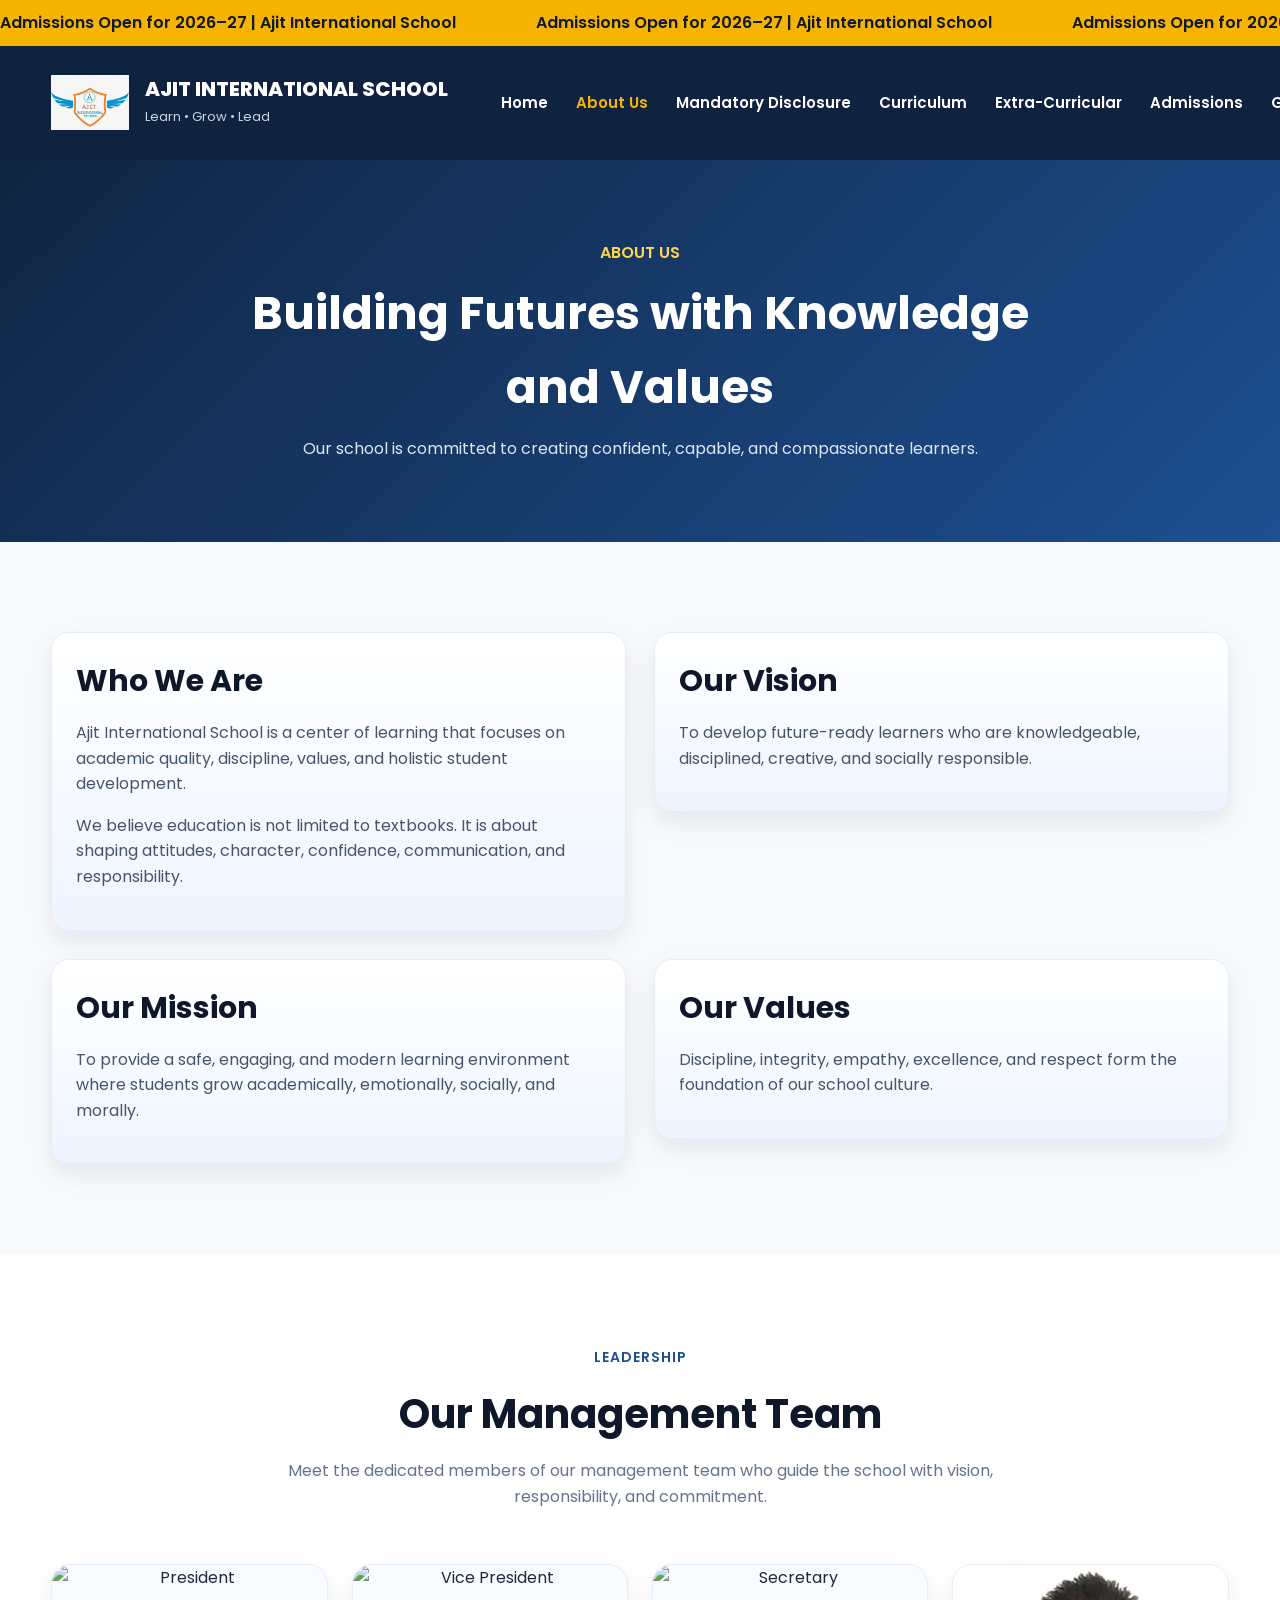
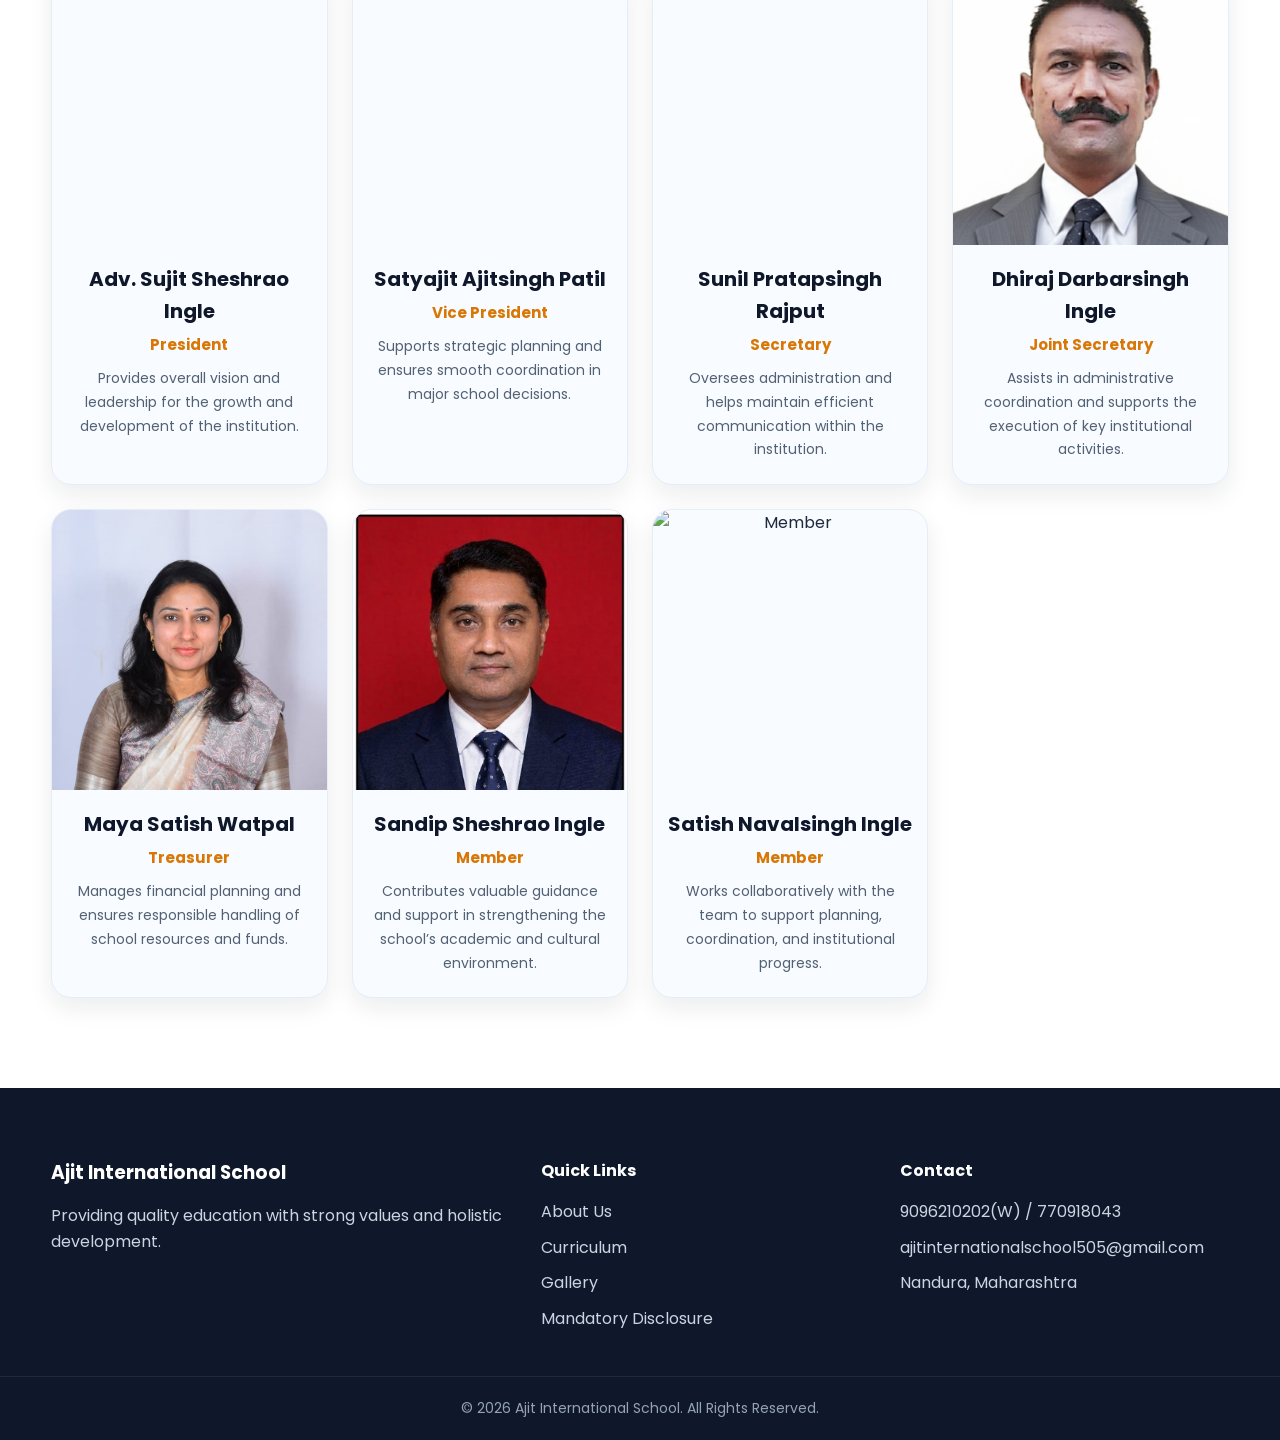
==== commit 34e19929: "Update about.html" ====
--- a/about.html
+++ b/about.html
@@ -111,7 +111,7 @@
       <div class="management-grid">
         <div class="management-card">
           <img src="images/management1.jpeg" alt="President">
-          <h3>Sujit Sheshrao Ingle</h3>
+          <h3>Adv. Sujit Sheshrao Ingle</h3>
           <h4>President</h4>
           <p>Provides overall vision and leadership for the growth and development of the institution.</p>
         </div>
@@ -132,7 +132,7 @@
 
         <div class="management-card">
           <img src="images/management4.jpeg" alt="Joint Secretary">
-          <h3>Dheeraj Darbarsingh Ingle</h3>
+          <h3>Dhiraj Darbarsingh Ingle</h3>
           <h4>Joint Secretary</h4>
           <p>Assists in administrative coordination and supports the execution of key institutional activities.</p>
         </div>
